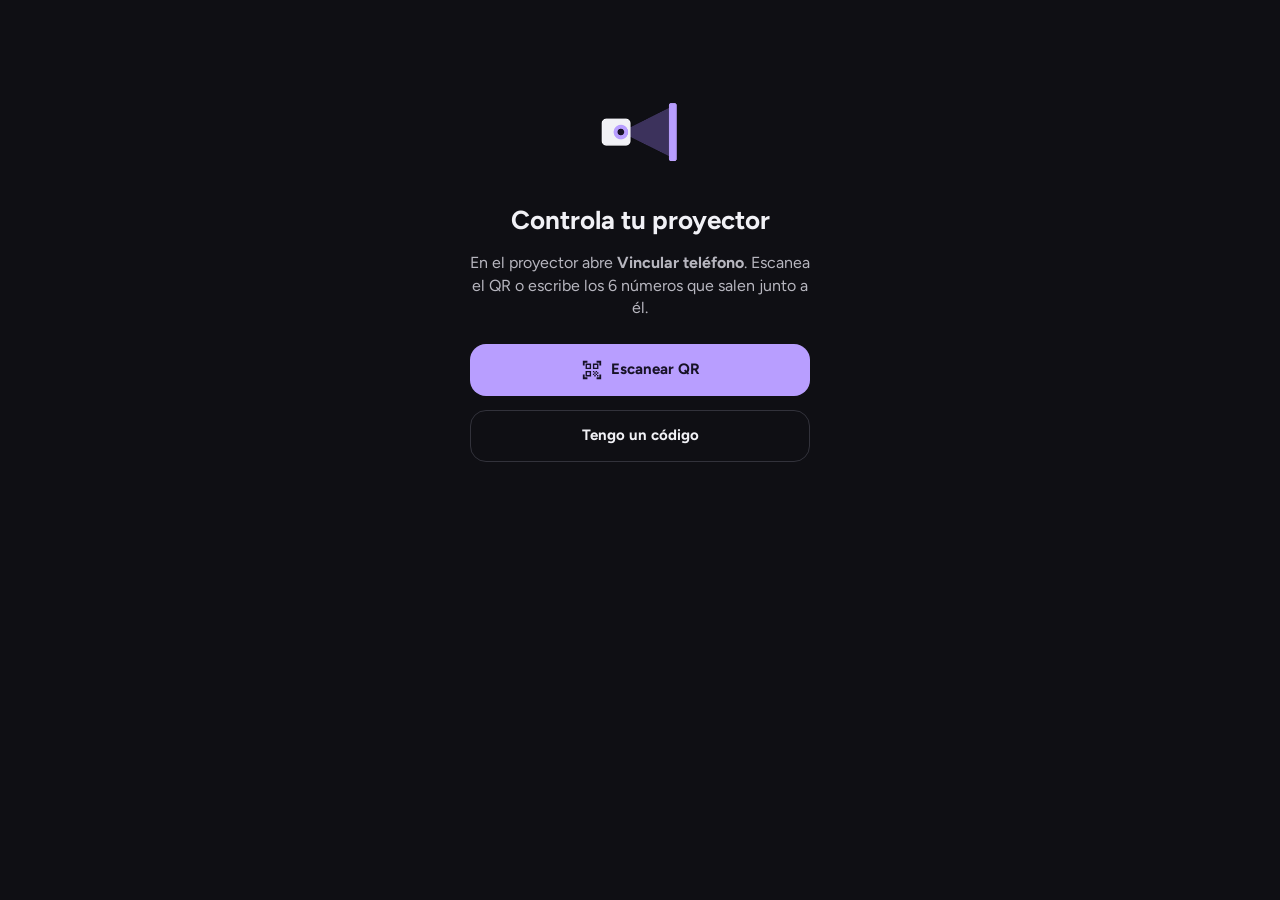
==== apps/relay/web/index.html @ dcf8b34b "feat(relay): mini reproductor, playlists ajenas bloqueadas y Buscar con más aire - Mini reproductor " ====
<!doctype html>
<html lang="es">
<head>
  <meta charset="utf-8">
  <meta name="viewport" content="width=device-width, initial-scale=1, viewport-fit=cover">
  <title>Proyector</title>
  <meta name="theme-color" content="#0f0f14">
  <meta name="apple-mobile-web-app-capable" content="yes">
  <meta name="mobile-web-app-capable" content="yes">
  <meta name="apple-mobile-web-app-status-bar-style" content="black-translucent">
  <meta name="apple-mobile-web-app-title" content="Proyector">
  <meta name="app-version" content="__VERSION__">
  <meta name="spotify-client-id" content="__SPOTIFY_CLIENT_ID__">
  <link rel="manifest" href="manifest.json">
  <link rel="icon" href="icon-192.png">
  <link rel="apple-touch-icon" href="icon-180.png">
  <link rel="preconnect" href="https://fonts.googleapis.com">
  <link rel="preconnect" href="https://fonts.gstatic.com" crossorigin>
  <link rel="stylesheet" href="https://fonts.googleapis.com/css2?family=Figtree:wght@400;500;600;700&display=swap">
  <link rel="stylesheet" href="style.css?v=__VERSION__">
</head>
<body>
  <!-- Material icons used by the page (rounded set, 24x24). -->
  <svg width="0" height="0" style="position:absolute" aria-hidden="true">
    <symbol id="i-play-circle" viewBox="0 0 24 24"><path d="M12 2a10 10 0 1 0 0 20 10 10 0 0 0 0-20zm-2 14.5v-9l6 4.5-6 4.5z"/></symbol>
    <symbol id="i-queue-music" viewBox="0 0 24 24"><path d="M15 6H3v2h12V6zm0 4H3v2h12v-2zM3 16h8v-2H3v2zM17 6v8.18A3 3 0 1 0 19 17V8h3V6h-5z"/></symbol>
    <symbol id="i-search" viewBox="0 0 24 24"><path d="M15.5 14h-.79l-.28-.27A6.47 6.47 0 0 0 16 9.5 6.5 6.5 0 1 0 9.5 16c1.61 0 3.09-.59 4.23-1.57l.27.28v.79l5 4.99L20.49 19l-4.99-5zm-6 0a4.5 4.5 0 1 1 0-9 4.5 4.5 0 0 1 0 9z"/></symbol>
    <symbol id="i-add" viewBox="0 0 24 24"><path d="M19 13h-6v6h-2v-6H5v-2h6V5h2v6h6v2z"/></symbol>
    <symbol id="i-expand" viewBox="0 0 24 24"><path d="M16.59 8.59 12 13.17 7.41 8.59 6 10l6 6 6-6z"/></symbol>
    <symbol id="i-back" viewBox="0 0 24 24"><path d="M20 11H7.83l5.59-5.59L12 4l-8 8 8 8 1.41-1.41L7.83 13H20v-2z"/></symbol>
    <symbol id="i-more" viewBox="0 0 24 24"><path d="M12 8a2 2 0 1 0 0-4 2 2 0 0 0 0 4zm0 2a2 2 0 1 0 0 4 2 2 0 0 0 0-4zm0 6a2 2 0 1 0 0 4 2 2 0 0 0 0-4z"/></symbol>
    <symbol id="i-videocam" viewBox="0 0 24 24"><path d="M17 10.5V7a1 1 0 0 0-1-1H4a1 1 0 0 0-1 1v10a1 1 0 0 0 1 1h12a1 1 0 0 0 1-1v-3.5l4 4v-11l-4 4z"/></symbol>
    <symbol id="i-stop" viewBox="0 0 24 24"><rect x="6" y="6" width="12" height="12" rx="2"/></symbol>
    <symbol id="i-play" viewBox="0 0 24 24"><path d="M8 6.82v10.36c0 .79.87 1.27 1.54.84l8.14-5.18a1 1 0 0 0 0-1.69L9.54 5.98A1 1 0 0 0 8 6.82z"/></symbol>
    <symbol id="i-pause" viewBox="0 0 24 24"><path d="M8 19c1.1 0 2-.9 2-2V7c0-1.1-.9-2-2-2s-2 .9-2 2v10c0 1.1.9 2 2 2zm6-12v10c0 1.1.9 2 2 2s2-.9 2-2V7c0-1.1-.9-2-2-2s-2 .9-2 2z"/></symbol>
    <symbol id="i-next" viewBox="0 0 24 24"><path d="m7.58 16.89 5.77-4.07a1 1 0 0 0 0-1.63L7.58 7.11A1 1 0 0 0 6 7.93v8.14a1 1 0 0 0 1.58.82zM16 7v10a1 1 0 0 0 2 0V7a1 1 0 0 0-2 0z"/></symbol>
    <symbol id="i-back10" viewBox="0 0 24 24"><path d="M12 5V1L7 6l5 5V7a6 6 0 1 1-6 6H4a8 8 0 1 0 8-8z"/><text x="12" y="16" text-anchor="middle" font-size="6.5" font-weight="700" font-family="Figtree, system-ui">10</text></symbol>
    <symbol id="i-fwd10" viewBox="0 0 24 24"><path d="M12 5V1l5 5-5 5V7a6 6 0 1 0 6 6h2a8 8 0 1 1-8-8z"/><text x="12" y="16" text-anchor="middle" font-size="6.5" font-weight="700" font-family="Figtree, system-ui">10</text></symbol>
    <symbol id="i-vol-mute" viewBox="0 0 24 24"><path d="M7 9v6h4l5 5V4l-5 5H7z"/></symbol>
    <symbol id="i-vol-off" viewBox="0 0 24 24"><path d="M16.5 12A4.5 4.5 0 0 0 14 7.97v2.21l2.45 2.45c.03-.2.05-.41.05-.63zm2.5 0c0 .94-.2 1.82-.54 2.64l1.51 1.51A8.8 8.8 0 0 0 21 12c0-4.28-2.99-7.86-7-8.77v2.06c2.89.86 5 3.54 5 6.71zM4.27 3 3 4.27 7.73 9H3v6h4l5 5v-6.73l4.25 4.25c-.67.52-1.42.93-2.25 1.18v2.06a9 9 0 0 0 3.69-1.81L19.73 21 21 19.73l-9-9L4.27 3zM12 4 9.91 6.09 12 8.18V4z"/></symbol>
    <symbol id="i-mic" viewBox="0 0 24 24"><path d="M12 14a3 3 0 0 0 3-3V5a3 3 0 1 0-6 0v6a3 3 0 0 0 3 3zm5-3a5 5 0 0 1-10 0H5a7 7 0 0 0 6 6.92V21h2v-3.08A7 7 0 0 0 19 11h-2z"/></symbol>
    <symbol id="i-eq" viewBox="0 0 24 24"><path d="M7 18h2V6H7v12zm4 4h2V2h-2v20zm-8-8h2v-4H3v4zm12 4h2V6h-2v12zm4-8v4h2v-4h-2z"/></symbol>
    <symbol id="i-close" viewBox="0 0 24 24"><path d="M19 6.41 17.59 5 12 10.59 6.41 5 5 6.41 10.59 12 5 17.59 6.41 19 12 13.41 17.59 19 19 17.59 13.41 12z"/></symbol>
    <symbol id="i-sparkle" viewBox="0 0 24 24"><path d="m19 9 1.25-2.75L23 5l-2.75-1.25L19 1l-1.25 2.75L15 5l2.75 1.25L19 9zm-7.5.5L9 4 6.5 9.5 1 12l5.5 2.5L9 20l2.5-5.5L17 12l-5.5-2.5zM19 15l-1.25 2.75L15 19l2.75 1.25L19 23l1.25-2.75L23 19l-2.75-1.25L19 15z"/></symbol>
    <symbol id="i-cast" viewBox="0 0 24 24"><path d="M21 3H3a2 2 0 0 0-2 2v3h2V5h18v14h-7v2h7a2 2 0 0 0 2-2V5a2 2 0 0 0-2-2zM1 18v3h3c0-1.66-1.34-3-3-3zm0-4v2a5 5 0 0 1 5 5h2a7 7 0 0 0-7-7zm0-4v2a9 9 0 0 1 9 9h2c0-6.08-4.93-11-11-11z"/></symbol>
    <symbol id="i-display" viewBox="0 0 24 24"><path d="M20 4H4a2 2 0 0 0-2 2v12a2 2 0 0 0 2 2h16a2 2 0 0 0 2-2V6a2 2 0 0 0-2-2zM9.5 16.5v-9l7 4.5-7 4.5z"/></symbol>
    <symbol id="i-music-off" viewBox="0 0 24 24"><path d="M4.27 3 3 4.27l9 9v.28A3.96 3.96 0 0 0 10 13a4 4 0 1 0 4 4v-1.73L19.73 21 21 19.73 4.27 3zM14 7h4V3h-6v5.18l2 2z"/></symbol>
    <symbol id="i-open" viewBox="0 0 24 24"><path d="M19 19H5V5h7V3H5a2 2 0 0 0-2 2v14a2 2 0 0 0 2 2h14a2 2 0 0 0 2-2v-7h-2v7zM14 3v2h3.59l-9.83 9.83 1.41 1.41L19 6.41V10h2V3h-7z"/></symbol>
    <symbol id="i-qr" viewBox="0 0 24 24"><path d="M9.5 6.5v3h-3v-3h3M11 5H5v6h6V5zm-1.5 9.5v3h-3v-3h3M11 13H5v6h6v-6zm6.5-6.5v3h-3v-3h3M19 5h-6v6h6V5zm-6 8h1.5v1.5H13V13zm1.5 1.5H16V16h-1.5v-1.5zM16 13h1.5v1.5H16V13zm-3 3h1.5v1.5H13V16zm1.5 1.5H16V19h-1.5v-1.5zM16 16h1.5v1.5H16V16zm1.5-1.5H19V16h-1.5v-1.5zm0 3H19V19h-1.5v-1.5zM22 7h-2V4h-3V2h5v5zm0 15v-5h-2v3h-3v2h5zM2 22h5v-2H4v-3H2v5zM2 2v5h2V4h3V2H2z"/></symbol>
    <symbol id="i-dialpad" viewBox="0 0 24 24"><path d="M12 19a2 2 0 1 0 0 4 2 2 0 0 0 0-4zM6 1a2 2 0 1 0 0 4 2 2 0 0 0 0-4zm0 6a2 2 0 1 0 0 4 2 2 0 0 0 0-4zm0 6a2 2 0 1 0 0 4 2 2 0 0 0 0-4zm12-8a2 2 0 1 0 0-4 2 2 0 0 0 0 4zm-6 8a2 2 0 1 0 0 4 2 2 0 0 0 0-4zm6 0a2 2 0 1 0 0 4 2 2 0 0 0 0-4zm0-6a2 2 0 1 0 0 4 2 2 0 0 0 0-4zm-6 0a2 2 0 1 0 0 4 2 2 0 0 0 0-4zm0-6a2 2 0 1 0 0 4 2 2 0 0 0 0-4z"/></symbol>
    <symbol id="i-phone" viewBox="0 0 24 24"><path d="M17 1.01 7 1a2 2 0 0 0-2 2v18a2 2 0 0 0 2 2h10a2 2 0 0 0 2-2V3a2 2 0 0 0-2-1.99zM17 19H7V5h10v14z"/></symbol>
    <symbol id="i-edit" viewBox="0 0 24 24"><path d="M3 17.25V21h3.75L17.81 9.94l-3.75-3.75L3 17.25zM20.71 7.04a1 1 0 0 0 0-1.41l-2.34-2.34a1 1 0 0 0-1.41 0l-1.83 1.83 3.75 3.75 1.83-1.83z"/></symbol>
    <symbol id="i-sync" viewBox="0 0 24 24"><path d="M12 4V1L8 5l4 4V6a6 6 0 0 1 5.3 8.8l1.46 1.46A7.93 7.93 0 0 0 20 12a8 8 0 0 0-8-8zm0 14a6 6 0 0 1-5.3-8.8L5.24 7.74A7.93 7.93 0 0 0 4 12a8 8 0 0 0 8 8v3l4-4-4-4v3z"/></symbol>
    <symbol id="i-library" viewBox="0 0 24 24"><path d="M4 6H2v14a2 2 0 0 0 2 2h14v-2H4V6zm16-4H8a2 2 0 0 0-2 2v12a2 2 0 0 0 2 2h12a2 2 0 0 0 2-2V4a2 2 0 0 0-2-2zm-8 12.5v-9l6 4.5-6 4.5z"/></symbol>
    <symbol id="i-link" viewBox="0 0 24 24"><path d="M3.9 12A3.1 3.1 0 0 1 7 8.9h4V7H7a5 5 0 0 0 0 10h4v-1.9H7A3.1 3.1 0 0 1 3.9 12zM8 13h8v-2H8v2zm9-6h-4v1.9h4a3.1 3.1 0 0 1 0 6.2h-4V17h4a5 5 0 0 0 0-10z"/></symbol>
    <symbol id="i-shuffle" viewBox="0 0 24 24"><path d="M10.59 9.17 5.41 4 4 5.41l5.17 5.17 1.42-1.41zM14.5 4l2.04 2.04L4 18.59 5.41 20 17.96 7.46 20 9.5V4h-5.5zm.33 9.41-1.41 1.41 3.13 3.13L14.5 20H20v-5.5l-2.04 2.04-3.13-3.13z"/></symbol>
    <symbol id="i-schedule" viewBox="0 0 24 24"><path d="M12 2a10 10 0 1 0 0 20 10 10 0 0 0 0-20zm0 18a8 8 0 1 1 0-16 8 8 0 0 1 0 16zm.5-13H11v6l5.25 3.15.75-1.23-4.5-2.67V7z"/></symbol>
    <symbol id="i-numbered" viewBox="0 0 24 24"><path d="M2 17h2v.5H3v1h1v.5H2v1h3v-4H2v1zm1-9h1V4H2v1h1v3zm-1 3h1.8L2 13.1v.9h3v-1H3.2L5 10.9V10H2v1zm5-6v2h14V5H7zm0 14h14v-2H7v2zm0-6h14v-2H7v2z"/></symbol>
    <symbol id="i-favorite" viewBox="0 0 24 24"><path d="m12 21.35-1.45-1.32C5.4 15.36 2 12.28 2 8.5 2 5.42 4.42 3 7.5 3c1.74 0 3.41.81 4.5 2.09C13.09 3.81 14.76 3 16.5 3 19.58 3 22 5.42 22 8.5c0 3.78-3.4 6.86-8.55 11.54L12 21.35z"/></symbol>
    <symbol id="i-undo" viewBox="0 0 24 24"><path d="M12.5 8c-2.65 0-5.05.99-6.9 2.6L2 7v9h9l-3.62-3.62A7.95 7.95 0 0 1 12.5 10.5c3.54 0 6.55 2.31 7.6 5.5l2.37-.78C21.08 11.03 17.15 8 12.5 8z"/></symbol>
    <symbol id="i-layers-clear" viewBox="0 0 24 24"><path d="m19.81 14.99 1.19-.92-1.43-1.43-1.19.92 1.43 1.43zm-.45-4.72L21 9l-9-7-2.91 2.27 7.87 7.88 2.4-1.88zM3.27 1 2 2.27l4.22 4.22L3 9l1.63 1.27L12 16l2.1-1.63 1.43 1.43L12 18.54l-7.37-5.73L3 14.07l9 7 4.95-3.85L20.73 21 22 19.73 3.27 1z"/></symbol>
    <symbol id="i-check" viewBox="0 0 24 24"><path d="M9 16.17 4.83 12l-1.42 1.41L9 19 21 7l-1.41-1.41z"/></symbol>
    <symbol id="i-note" viewBox="0 0 24 24"><path d="M12 3v10.55A4 4 0 1 0 14 17V7h4V3h-6z"/></symbol>
  </svg>

  <header class="top" id="top" hidden>
    <button class="circle back" id="btn-back" type="button" aria-label="Regresar" hidden><svg><use href="#i-back"/></svg></button>
    <button class="screen-pick" id="screen-pick" type="button" aria-haspopup="dialog">
      <span class="section-label" id="screen-kind">Proyector</span>
      <span class="screen-line">
        <span class="dot big" id="screen-dot"></span>
        <span class="screen-name" id="screen-name">Elige una pantalla</span>
        <svg class="caret"><use href="#i-expand"/></svg>
      </span>
      <span class="screen-problem" id="screen-problem" hidden></span>
    </button>
    <button class="circle" id="btn-add" type="button" aria-label="Agregar pantalla"><svg><use href="#i-add"/></svg></button>
    <button class="circle" id="btn-search" type="button" aria-label="Buscar"><svg><use href="#i-search"/></svg></button>
  </header>

  <main>
    <!-- First run: no projector yet. -->
    <section id="view-welcome" class="view" hidden>
      <div class="welcome">
        <img src="icon-180.png" alt="" class="welcome-icon">
        <h1>Controla tu proyector</h1>
        <p>En el proyector abre <b>Vincular teléfono</b>. Escanea el QR o escribe los 6 números que salen junto a él.</p>
        <button class="btn primary big" type="button" data-action="scan"><svg><use href="#i-qr"/></svg>Escanear QR</button>
        <button class="btn ghost" type="button" data-action="paste">Tengo un código</button>
      </div>
    </section>

    <section id="view-now" class="view" hidden>
      <div class="tile notice" id="now-offline" hidden>
        <div class="notice-row"><span class="dot"></span><p id="offline-text"></p></div>
        <button class="btn primary" type="button" data-action="scan" id="offline-rescan" hidden>Escanear el QR otra vez</button>
      </div>

      <button class="btn primary big" type="button" id="spotify-connect" hidden><svg><use href="#i-note"/></svg>Conectar Spotify</button>

      <div class="tile empty-card" id="now-empty" hidden>
        <svg class="empty-icon"><use href="#i-music-off"/></svg>
        <h2>Nada sonando</h2>
        <p id="empty-text"></p>
        <div class="two">
          <a class="btn primary" id="open-spotify" href="https://open.spotify.com" target="_blank" rel="noopener"><svg><use href="#i-open"/></svg>Spotify</a>
          <button class="btn soft" type="button" data-action="search"><svg><use href="#i-search"/></svg>Buscar</button>
        </div>
      </div>

      <div id="now-playing" hidden>
        <div class="hero" id="hero">
          <div class="hero-art" id="hero-art"><svg class="ph"><use href="#i-display"/></svg></div>
          <span class="live-chip on-hero" id="hero-chip"><svg><use href="#i-cast"/></svg><span id="hero-chip-text"></span></span>
          <div class="hero-send" id="hero-send" hidden>
            <p id="hero-send-text"></p>
            <button class="btn primary" type="button" id="btn-send"><svg><use href="#i-cast"/></svg><span>Enviar el video</span></button>
          </div>
        </div>
        <div class="title-block">
          <h2 id="now-title"></h2>
          <p id="now-sub"></p>
        </div>
      </div>

      <div class="transport" id="transport">
        <button class="round" type="button" data-media="stop" aria-label="Detener"><svg><use href="#i-stop"/></svg></button>
        <button class="round" type="button" data-media="back" aria-label="Atrasar 10 segundos"><svg><use href="#i-back10"/></svg></button>
        <button class="round main" type="button" data-media="toggle" id="btn-toggle" aria-label="Reanudar">
          <svg id="icon-play"><use href="#i-play"/></svg>
          <svg id="icon-pause" hidden><use href="#i-pause"/></svg>
        </button>
        <button class="round" type="button" data-media="fwd" aria-label="Adelantar 10 segundos"><svg><use href="#i-fwd10"/></svg></button>
        <button class="round" type="button" data-media="next" id="btn-next" aria-label="Siguiente"><svg><use href="#i-next"/></svg></button>
      </div>

      <div class="volume" id="volume" hidden>
        <button class="icon-btn" type="button" id="btn-mute" aria-label="Silenciar">
          <svg id="icon-vol"><use href="#i-vol-mute"/></svg>
        </button>
        <input type="range" id="vol-range" min="0" max="15" step="1" value="0" aria-label="Volumen">
        <span class="vol-level" id="vol-level">—</span>
      </div>

      <div class="chips" id="chips" hidden>
        <button class="chip-btn" type="button" id="chip-follow"><svg><use href="#i-sync"/></svg><span class="chip-text"><b id="chip-follow-label">Seguir a Spotify</b><small id="chip-follow-detail">con esta app abierta</small></span></button>
        <button class="chip-btn" type="button" id="chip-others"><svg><use href="#i-library"/></svg><span class="chip-text"><b id="chip-others-label">Otro video</b></span></button>
      </div>
      <button class="btn outline big" type="button" id="btn-link-spotify" hidden><svg><use href="#i-link"/></svg>Que el proyector siga a Spotify aunque guardes el teléfono</button>

    </section>

    <section id="view-playlists" class="view" hidden>
      <div class="center-state" id="playlists-login">
        <svg class="empty-icon"><use href="#i-queue-music"/></svg>
        <p class="center-title">Conecta Spotify para ver tus playlists</p>
        <button class="btn primary" type="button" data-action="spotify-login"><svg><use href="#i-note"/></svg>Conectar Spotify</button>
      </div>
      <div id="playlists-body" hidden></div>
    </section>

    <!-- A playlist's songs, pushed over the tabs. Filled by playlists.js. -->
    <section id="view-tracks" class="view" hidden></section>

    <!-- Máscara de proyección, pushed over the tabs. Driven by mask.js. -->
    <section id="view-mask" class="view" hidden>
      <div class="mask-head">
        <h2>Máscara</h2>
        <button class="icon-btn" type="button" id="mask-undo" aria-label="Deshacer"><svg><use href="#i-undo"/></svg></button>
        <button class="icon-btn" type="button" id="mask-clear" aria-label="Quitar máscara"><svg><use href="#i-layers-clear"/></svg></button>
      </div>
      <p class="mask-help" id="mask-help"></p>
      <canvas class="mask-canvas" id="mask-canvas" aria-label="Dibuja la máscara"></canvas>
      <label class="mask-row"><span>Borde suave</span><input type="range" id="mask-feather" min="0" max="0.06" step="0.001" value="0.015"></label>
      <label class="switch-row">
        <span class="row-text"><b>Contorno para calibrar</b><small>Línea blanca alrededor de cada figura mientras ajustas</small></span>
        <input type="checkbox" class="switch" id="mask-outline" checked>
      </label>
      <p class="mask-status" id="mask-status"></p>
      <button class="btn primary big" type="button" id="mask-save"><svg><use href="#i-check"/></svg>Guardar máscara</button>
    </section>

    <!-- Buscar opens over the tabs, like a pushed screen in the app. -->
    <section id="view-search" class="view" hidden>
      <form class="search-row" id="search-form" autocomplete="off">
        <label class="search-field">
          <svg><use href="#i-search"/></svg>
          <textarea id="search-input" rows="1" enterkeyhint="search" placeholder="Canción o artista" aria-label="Buscar en YouTube" spellcheck="false"></textarea>
          <button class="icon-btn small" type="button" id="search-clear" aria-label="Borrar" hidden><svg><use href="#i-close"/></svg></button>
        </label>
        <button class="round mic" type="button" id="assist-mic" aria-label="Pedir con la voz" hidden>
          <svg id="icon-mic"><use href="#i-mic"/></svg>
          <svg id="icon-eq" hidden><use href="#i-eq"/></svg>
        </button>
      </form>
      <p class="assist-line" id="assist-line" hidden></p>
      <div class="progress" id="search-progress" hidden></div>
      <p class="search-empty" id="search-empty"></p>
      <ul class="results" id="results"></ul>
    </section>
  </main>

  <!-- Mini player: floats over the other screens while something plays. -->
  <div class="mini" id="mini" hidden>
    <button class="mini-open" type="button" id="mini-open" aria-label="Ver lo que suena">
      <span class="mini-art" id="mini-art"></span>
      <span class="mini-text"><b id="mini-title"></b><small id="mini-sub"></small></span>
    </button>
    <button class="round mini-btn" type="button" data-media="toggle" id="mini-toggle" aria-label="Pausar"><svg><use id="mini-toggle-icon" href="#i-pause"/></svg></button>
    <button class="round mini-btn" type="button" data-media="next" id="mini-next" aria-label="Siguiente"><svg><use href="#i-next"/></svg></button>
  </div>

  <nav class="tabs" id="tabs" hidden>
    <button type="button" data-tab="now" class="on"><span class="pill"><svg><use href="#i-play-circle"/></svg></span><span>Ahora</span></button>
    <button type="button" data-tab="playlists"><span class="pill"><svg><use href="#i-queue-music"/></svg></span><span>Playlists</span></button>
  </nav>

  <!-- Bottom sheets. -->
  <div class="scrim" id="scrim" hidden></div>

  <div class="sheet" id="sheet-screens" role="dialog" aria-label="Pantallas" hidden>
    <div class="handle"></div>
    <h3 class="sheet-title">Pantallas</h3>
    <ul class="devices" id="screens-list"></ul>
    <p class="version"><button class="link-quiet" type="button" id="app-ver"></button></p>
  </div>

  <div class="sheet" id="sheet-menu" role="dialog" aria-label="Opciones" hidden>
    <div class="handle"></div>
    <h3 class="sheet-title small" id="menu-title"></h3>
    <div class="menu" id="menu-items"></div>
  </div>

  <div class="sheet" id="sheet-add" role="dialog" aria-label="Agregar pantalla" hidden>
    <div class="handle"></div>
    <h3 class="sheet-title">Agregar pantalla</h3>
    <div class="add-tiles">
      <button class="add-tile" type="button" data-action="scan"><svg><use href="#i-qr"/></svg><span>Escanear QR</span></button>
      <button class="add-tile" type="button" data-action="paste"><svg><use href="#i-dialpad"/></svg><span>Tengo un código</span></button>
    </div>
    <button class="row-tile" type="button" data-action="rename-phone">
      <svg class="lead"><use href="#i-phone"/></svg>
      <span class="row-text"><b id="phone-name-label">Sin nombre</b><small>Nombre de este teléfono</small></span>
      <svg class="trail"><use href="#i-edit"/></svg>
    </button>
    <div class="row-tile static" id="spotify-row">
      <svg class="lead"><use href="#i-note"/></svg>
      <span class="row-text"><b id="spotify-row-label">Spotify sin conectar</b></span>
      <button class="link" type="button" id="spotify-row-btn">Conectar</button>
    </div>
  </div>

  <div class="sheet" id="sheet-others" role="dialog" aria-label="Otros videos" hidden>
    <div class="handle"></div>
    <h3 class="sheet-title small">¿No es el video correcto?</h3>
    <ul class="results" id="others-list"></ul>
  </div>

  <div class="sheet" id="sheet-paste" role="dialog" aria-label="Agregar con código" hidden>
    <div class="handle"></div>
    <h3 class="sheet-title small">Escribe el código</h3>
    <p>En el proyector abre <b>Vincular teléfono</b>: junto al QR salen 6 números.</p>
    <form id="code-form" class="code-form" autocomplete="off">
      <input id="code-input" class="code-input" type="text" inputmode="numeric" pattern="[0-9]*" autocomplete="one-time-code" placeholder="••••••" aria-label="Código de 6 números">
      <p class="sheet-error" id="code-error" role="alert" hidden></p>
      <button class="btn primary" type="submit" id="code-add">Agregar</button>
    </form>
    <button class="link link-toggle" type="button" id="link-toggle">¿Te mandaron un link? Pégalo aquí</button>
    <div id="link-box" hidden>
      <textarea id="paste-input" rows="3" placeholder="https://www.valdoh.com/proyector/#pair?…" autocapitalize="off" autocorrect="off" spellcheck="false"></textarea>
      <div class="row-buttons">
        <button class="btn ghost" type="button" id="paste-clipboard">Pegar</button>
        <button class="btn primary" type="button" id="paste-add">Agregar</button>
      </div>
    </div>
  </div>

  <div class="sheet" id="sheet-phone" role="dialog" aria-label="Nombre del teléfono" hidden>
    <div class="handle"></div>
    <h3 class="sheet-title small">¿Cómo te llamas?</h3>
    <p>El proyector mostrará "Conectado: tu nombre".</p>
    <input id="phone-input" class="text-input" type="text" maxlength="40" placeholder="iPhone de Juan" autocomplete="off">
    <div class="row-buttons">
      <button class="btn ghost" type="button" data-action="close">Cancelar</button>
      <button class="btn primary" type="button" id="phone-save">Guardar</button>
    </div>
  </div>

  <div class="sheet" id="sheet-rename" role="dialog" aria-label="Nombre de la pantalla" hidden>
    <div class="handle"></div>
    <h3 class="sheet-title small">Nombre de la pantalla</h3>
    <input id="rename-input" class="text-input" type="text" maxlength="40" placeholder="Sala" autocomplete="off">
    <div class="row-buttons">
      <button class="btn ghost" type="button" data-action="close">Cancelar</button>
      <button class="btn primary" type="button" id="rename-save">Guardar</button>
    </div>
  </div>

  <div class="sheet" id="sheet-confirm" role="dialog" aria-label="Confirmar" hidden>
    <div class="handle"></div>
    <h3 class="sheet-title small" id="confirm-title"></h3>
    <p id="confirm-text"></p>
    <div class="row-buttons">
      <button class="btn ghost" type="button" data-action="close">Cancelar</button>
      <button class="btn danger" type="button" id="confirm-ok">Eliminar</button>
    </div>
  </div>

  <div class="scanner" id="scanner" hidden>
    <video id="scanner-video" playsinline muted autoplay></video>
    <div class="scanner-frame" aria-hidden="true"></div>
    <p class="scanner-text" id="scanner-text">Apunta la cámara al QR que muestra el proyector</p>
    <button class="btn ghost on-dark" type="button" id="scanner-close">Cancelar</button>
  </div>

  <div class="toast" id="toast" role="status" aria-live="polite" hidden></div>

  <script src="spotify.js?v=__VERSION__"></script>
  <script src="playlists.js?v=__VERSION__"></script>
  <script src="app.js?v=__VERSION__"></script>
  <!-- After app.js: it wires its controls with app.js helpers on load. -->
  <script src="mask.js?v=__VERSION__"></script>
</body>
</html>
---- apps/relay/web/style.css ----
/* Same palette and measures as apps/control (Palette in app_theme.dart). */
:root {
  color-scheme: dark;
  --bg: #0f0f14;
  --surface: #191820;
  --surface2: #23222a;
  --line: #32323b;
  --text: #f1f1f6;
  --text2: #b7b6bf;
  --text3: #8c8b93;
  --accent: #b89eff;
  --on-accent: #171226;
  --live: #63d18f;
  --danger: #f47b74;
  --top: env(safe-area-inset-top, 0px);
  --bottom: env(safe-area-inset-bottom, 0px);
  --tabs-h: 76px;
}

* { box-sizing: border-box; }
[hidden] { display: none !important; }

html, body { margin: 0; background: var(--bg); color: var(--text); }
body {
  font: 16px/1.4 Figtree, system-ui, -apple-system, "Segoe UI", Roboto, sans-serif;
  min-height: 100dvh;
  -webkit-tap-highlight-color: transparent;
  -webkit-text-size-adjust: 100%;
}
button, input, textarea { font: inherit; color: inherit; }
button { cursor: pointer; }
svg { fill: currentColor; }
a { color: inherit; text-decoration: none; }

main {
  max-width: 560px; margin: 0 auto;
  padding: 12px 20px calc(var(--tabs-h) + var(--bottom) + 24px);
}
body.no-tabs main { padding-bottom: calc(var(--bottom) + 24px); }

.section-label {
  display: block; margin: 0;
  font-size: 12px; font-weight: 600; letter-spacing: .5px; text-transform: uppercase; color: var(--text3);
}
.section-label.spaced { margin: 20px 0 10px; }
.hint { color: var(--text3); font-size: 13px; margin: 8px 0; }

/* --- Top row: the selected screen, + and the magnifier (ScreenRow) ---- */
.top {
  position: sticky; top: 0; z-index: 5;
  display: flex; align-items: center; gap: 12px;
  max-width: 560px; margin: 0 auto;
  padding: calc(var(--top) + 12px) 20px 8px;
  background: linear-gradient(var(--bg) 80%, rgba(15, 15, 20, 0));
}
.top.in-search { padding-left: 8px; }
.screen-pick {
  flex: 1; min-width: 0; text-align: left;
  background: none; border: 0; padding: 4px 6px 4px 0; border-radius: 14px;
}
.screen-line { display: flex; align-items: center; gap: 10px; margin-top: 2px; }
.screen-name {
  min-width: 0; overflow: hidden; text-overflow: ellipsis; white-space: nowrap;
  font-size: 26px; font-weight: 700; line-height: 1.2;
}
.caret { width: 28px; height: 28px; flex: none; margin-left: -6px; color: var(--text3); }
.screen-problem { display: block; font-size: 13px; color: var(--text3); }
.circle {
  flex: none; width: 48px; height: 48px; border-radius: 50%;
  display: grid; place-items: center;
  background: var(--surface); border: 0; color: var(--text);
}
.circle svg { width: 27px; height: 27px; }
.circle.back { background: none; width: 44px; }
.circle:active, .round:active, .btn:active, .add-tile:active, .row-tile:active { transform: scale(.97); }

.dot { width: 8px; height: 8px; border-radius: 50%; background: var(--text3); flex: none; }
.dot.big { width: 10px; height: 10px; }
.dot.on { background: var(--live); }

/* --- Buttons and surfaces --------------------------------------------- */
.tile { background: var(--surface); border-radius: 20px; padding: 16px; }
.btn {
  display: inline-flex; align-items: center; justify-content: center; gap: 8px;
  min-height: 52px; padding: 0 18px;
  border-radius: 16px; border: 1px solid transparent;
  font-size: 15px; font-weight: 700;
}
.btn svg { width: 22px; height: 22px; }
.btn.primary { background: var(--accent); color: var(--on-accent); }
.btn.soft { background: var(--surface2); color: var(--text); }
.btn.ghost { background: transparent; border-color: var(--line); color: var(--text); }
.btn.danger { background: var(--danger); color: #1b0b0a; }
.btn.big { width: 100%; }
.btn:disabled { opacity: .45; }
.link { background: none; border: 0; padding: 0; color: var(--accent); font-weight: 650; }
.link-quiet { background: none; border: 0; padding: 4px 8px; color: var(--text3); font: 12px/1 ui-monospace, SFMono-Regular, Menlo, monospace; }
.link-quiet.stale { color: var(--on-accent); background: var(--accent); border-radius: 99px; padding: 6px 12px; font: 650 13px/1 Figtree, system-ui, sans-serif; }
.row-buttons { display: flex; gap: 10px; justify-content: center; margin-top: 14px; }
.row-buttons .btn { flex: 1; }
.icon-btn { background: none; border: 0; padding: 8px; color: var(--text3); display: grid; place-items: center; }
.icon-btn svg { width: 24px; height: 24px; }
.icon-btn.small svg { width: 20px; height: 20px; }
.search-field .icon-btn.small { align-self: flex-start; margin-top: 6px; }

.live-chip {
  display: inline-flex; align-items: center; gap: 6px;
  padding: 4px 10px; border-radius: 99px;
  font-size: 12px; font-weight: 600; color: var(--text3); background: var(--surface);
}
.live-chip svg { width: 14px; height: 14px; }
.live-chip::before { content: ""; width: 8px; height: 8px; border-radius: 50%; background: currentColor; }
.live-chip.with-icon::before { display: none; }
.live-chip.on { color: var(--live); background: rgba(99, 209, 143, .14); }

/* --- Welcome ---------------------------------------------------------- */
.welcome { text-align: center; padding: 8vh 8px 0; display: grid; gap: 14px; justify-items: center; }
.welcome-icon { width: 96px; height: 96px; border-radius: 24px; }
.welcome h1 { margin: 8px 0 0; font-size: 26px; }
.welcome p { margin: 0 0 10px; color: var(--text2); max-width: 340px; }
.welcome .btn { width: 100%; max-width: 340px; }

/* --- Ahora ------------------------------------------------------------ */
#view-now > * + * { margin-top: 14px; }
.notice { padding: 16px 16px 14px; }
.notice-row { display: flex; gap: 12px; align-items: flex-start; }
.notice-row .dot { width: 10px; height: 10px; margin-top: 6px; }
.notice p { margin: 0; color: var(--text2); font-size: 14px; line-height: 1.35; }
.notice .btn { width: 100%; margin-top: 12px; }

.empty-card { padding: 26px 20px 20px; text-align: center; }
.empty-icon { width: 44px; height: 44px; color: var(--text3); }
.empty-card h2 { margin: 10px 0 6px; font-size: 19px; }
.empty-card p { margin: 0; color: var(--text2); font-size: 14px; line-height: 1.35; }
.two { display: flex; gap: 10px; margin-top: 16px; }
.two .btn { flex: 1; }

.hero { position: relative; aspect-ratio: 16 / 9; border-radius: 20px; overflow: hidden; background: var(--surface2); }
.hero-art { position: absolute; inset: 0; display: grid; place-items: center; }
.hero-art img { width: 100%; height: 100%; object-fit: cover; display: block; }
.hero-art .ph { width: 48px; height: 48px; color: var(--text3); }
.live-chip.on-hero { position: absolute; top: 12px; left: 12px; background: rgba(15, 15, 20, .8); }
.live-chip.on-hero.on { background: rgba(15, 15, 20, .8); }
.title-block { text-align: center; margin-top: 14px; }
.title-block h2 {
  margin: 0; font-size: 20px; font-weight: 700; line-height: 1.2;
  display: -webkit-box; -webkit-line-clamp: 2; -webkit-box-orient: vertical; overflow: hidden;
}
.title-block p { margin: 2px 0 0; color: var(--text2); font-size: 14px; white-space: nowrap; overflow: hidden; text-overflow: ellipsis; }

.transport { display: flex; align-items: center; justify-content: center; gap: 10px; margin-top: 18px !important; }
.transport.dimmed { opacity: .4; }
.round {
  width: 52px; height: 52px; border-radius: 50%; flex: none;
  display: grid; place-items: center;
  background: transparent; border: 0; color: var(--text);
}
.round svg { width: 30px; height: 30px; }
.round:disabled { color: var(--text3); }
.round.main { width: 76px; height: 76px; background: var(--accent); color: var(--on-accent); margin: 0 6px; }
.round.main svg { width: 42px; height: 42px; }
.round.main:disabled { background: var(--surface2); color: var(--text3); }

.volume { display: flex; align-items: center; gap: 4px; }
.volume input[type=range] { flex: 1; min-width: 0; accent-color: var(--accent); height: 30px; }
.vol-level { width: 40px; text-align: center; font-size: 14px; font-weight: 700; color: var(--text2); }
input[type=range] { -webkit-appearance: none; appearance: none; background: transparent; }
input[type=range]::-webkit-slider-runnable-track { height: 6px; border-radius: 3px; background: linear-gradient(to right, var(--accent) var(--fill, 0%), var(--surface2) var(--fill, 0%)); }
input[type=range]::-webkit-slider-thumb { -webkit-appearance: none; width: 22px; height: 22px; margin-top: -8px; border-radius: 50%; background: var(--text); border: 0; }
input[type=range]::-moz-range-track { height: 6px; border-radius: 3px; background: var(--surface2); }
input[type=range]::-moz-range-progress { height: 6px; border-radius: 3px; background: var(--accent); }
input[type=range]::-moz-range-thumb { width: 22px; height: 22px; border-radius: 50%; background: var(--text); border: 0; }
.version { text-align: center; margin: 22px 0 0 !important; }
.version, .version * { color: var(--text3); font-size: 12px; }

/* --- Spotify on Ahora ------------------------------------------------- */
.hero-art img.blur { position: absolute; inset: 0; filter: blur(24px); transform: scale(1.2); }
.hero-art .shade { position: absolute; inset: 0; background: rgba(15, 15, 20, .35); }
.hero-art img.square { position: relative; width: auto; height: 78%; aspect-ratio: 1; border-radius: 12px; }
.hero-send {
  position: absolute; inset: 0; z-index: 1;
  display: grid; place-content: center; justify-items: center; gap: 12px;
  background: rgba(15, 15, 20, .62);
}
.hero-send p { margin: 0; font-size: 14px; font-weight: 600; }
.btn.outline { background: transparent; border-color: var(--line); color: var(--text); text-align: center; line-height: 1.25; padding: 14px 16px; }
.chips { display: flex; flex-wrap: wrap; justify-content: center; gap: 10px; }
.chip-btn {
  display: inline-flex; align-items: center; gap: 8px; min-height: 52px; padding: 8px 16px;
  border: 0; border-radius: 22px; background: var(--surface); color: var(--text2); text-align: left;
}
.chip-btn svg { width: 18px; height: 18px; flex: none; }
.chip-btn .chip-text { display: grid; }
.chip-btn b { font-size: 14px; font-weight: 700; }
.chip-btn small { font-size: 11px; font-weight: 500; opacity: .75; }
.chip-btn.on { background: rgba(99, 209, 143, .16); color: var(--live); }
.row-tile.static { margin-top: 8px; cursor: default; }
.row-tile.static:active { transform: none; }
.row-tile .link { padding: 8px; }

/* --- Playlists (phase 3) ---------------------------------------------- */
.center-state .btn { margin-top: 16px; }
.center-state { text-align: center; padding: 48px 12px; }
.center-title { font-size: 16px; font-weight: 600; margin: 12px 0 0; }

/* --- Buscar ----------------------------------------------------------- */
.search-row { display: flex; gap: 10px; align-items: flex-start; }
.search-field {
  flex: 1; min-width: 0; display: flex; align-items: center; gap: 8px;
  background: var(--surface); border-radius: 16px; padding: 0 6px 0 14px;
}
.search-field > svg { width: 22px; height: 22px; color: var(--text3); flex: none; align-self: flex-start; margin-top: 15px; }
/* Grows with the text up to 5 lines, like the app's field (minLines 1, maxLines 5). */
.search-field textarea {
  flex: 1; min-width: 0; border: 0; background: none; outline: none; resize: none;
  padding: 15px 0; font-family: inherit; font-size: 16px; line-height: 22px; color: var(--text);
  height: 52px; max-height: 140px; overflow-y: hidden;
}
.search-field textarea::placeholder { color: var(--text3); }
.search-field:focus-within { outline: 2px solid var(--accent); outline-offset: 1px; }
input[type=search]::-webkit-search-cancel-button { display: none; }
.round.mic { background: var(--accent); color: var(--on-accent); }
.round.mic svg { width: 26px; height: 26px; }
.round.mic.listening { background: var(--live); animation: pulse 1.2s ease-in-out infinite; }
@keyframes pulse { 50% { box-shadow: 0 0 0 10px rgba(99, 209, 143, .18); } }
@media (prefers-reduced-motion: reduce) { .round.mic.listening { animation: none; } }
.assist-line { display: flex; gap: 8px; align-items: center; margin: 10px 2px 0; font-size: 15px; font-weight: 600; }
.assist-line svg { width: 18px; height: 18px; color: var(--accent); flex: none; }
.assist-line.busy { font-weight: 400; font-size: 14px; color: var(--text2); }
.assist-line.error { color: var(--danger); }
.spinner { width: 14px; height: 14px; border: 2px solid var(--text3); border-top-color: transparent; border-radius: 50%; animation: spin .8s linear infinite; flex: none; }
@keyframes spin { to { transform: rotate(360deg); } }
.progress { height: 2px; margin: 10px 0 0; background: linear-gradient(90deg, transparent, var(--accent), transparent); background-size: 50% 100%; background-repeat: no-repeat; animation: slide 1s linear infinite; }
@keyframes slide { from { background-position: -50% 0; } to { background-position: 150% 0; } }
.search-empty { text-align: center; color: var(--text3); font-size: 15px; line-height: 1.4; padding: 32px 12px; margin: 0; }
.results { list-style: none; margin: 8px -10px 0; padding: 0; }
.results .label-row { padding: 18px 10px 6px; }
.result {
  width: 100%; display: flex; gap: 14px; align-items: center; text-align: left;
  padding: 10px; border: 0; border-radius: 16px; background: transparent;
}
.result.sent { background: rgba(99, 209, 143, .09); }
.result:disabled .title { color: var(--text3); }
.result .thumb { position: relative; flex: none; width: 112px; aspect-ratio: 16 / 9; border-radius: 10px; overflow: hidden; background: var(--surface2); }
.result .thumb img { width: 100%; height: 100%; object-fit: cover; display: block; }
.result .meta { min-width: 0; flex: 1; }
.result .title {
  font-size: 15px; font-weight: 600; line-height: 1.25;
  display: -webkit-box; -webkit-line-clamp: 2; -webkit-box-orient: vertical; overflow: hidden;
}
.result .details { margin-top: 4px; color: var(--text2); font-size: 13px; white-space: nowrap; overflow: hidden; text-overflow: ellipsis; }
.result .live-chip { margin-top: 4px; }

/* --- Bottom tabs (NavigationBar) -------------------------------------- */
.tabs {
  position: fixed; left: 0; right: 0; bottom: 0; z-index: 6;
  display: flex; justify-content: center;
  height: calc(var(--tabs-h) + var(--bottom)); padding-bottom: var(--bottom);
  background: var(--surface);
}
.tabs button {
  flex: 1; max-width: 280px; border: 0; background: none;
  display: grid; justify-items: center; align-content: center; gap: 4px;
  font-size: 12px; font-weight: 600; color: var(--text3);
}
.tabs .pill { width: 64px; height: 32px; border-radius: 16px; display: grid; place-items: center; }
.tabs svg { width: 24px; height: 24px; }
.tabs button.on { color: var(--text); }
.tabs button.on .pill { background: rgba(184, 158, 255, .24); color: var(--accent); }

/* --- Bottom sheets ---------------------------------------------------- */
.scrim { position: fixed; inset: 0; z-index: 10; background: rgba(0, 0, 0, .5); }
.sheet {
  position: fixed; z-index: 11; left: 0; right: 0; bottom: 0;
  max-width: 560px; max-height: 88dvh; overflow-y: auto; margin: 0 auto;
  padding: 0 20px calc(var(--bottom) + 20px);
  background: var(--surface); border-radius: 28px 28px 0 0;
}
.sheet .handle { width: 32px; height: 4px; border-radius: 2px; background: var(--text3); opacity: .5; margin: 12px auto 14px; }
.sheet-title { margin: 0 0 14px; font-size: 26px; font-weight: 700; }
.sheet-title.small { font-size: 20px; margin-bottom: 8px; }
.sheet p { margin: 0 0 12px; color: var(--text2); font-size: 15px; }
.text-input, .sheet textarea {
  width: 100%; padding: 14px; border: 0; border-radius: 16px;
  background: var(--surface2); font-size: 16px; resize: none;
}
.text-input:focus, .sheet textarea:focus { outline: 2px solid var(--accent); outline-offset: 1px; }

.devices { list-style: none; margin: 0; padding: 0; display: grid; gap: 8px; }
.device {
  display: flex; align-items: center; gap: 8px;
  background: var(--surface2); border-radius: 18px; border: 2px solid transparent;
  padding: 10px 4px 10px 14px;
}
.device.selected { border-color: var(--accent); }
.device .pick { flex: 1; min-width: 0; display: flex; align-items: center; gap: 14px; background: none; border: 0; padding: 0; text-align: left; }
.device .pick > svg { width: 24px; height: 24px; flex: none; color: var(--text3); }
.device.online .pick > svg { color: var(--text2); }
.device.selected .pick > svg { color: var(--accent); }
.device .names { min-width: 0; display: grid; }
.device .names b { font-size: 16px; font-weight: 700; color: var(--text2); white-space: nowrap; overflow: hidden; text-overflow: ellipsis; }
.device.online .names b { color: var(--text); }
.device .names small { font-size: 13px; color: var(--text2); }
.device .live-chip { flex: none; }
.empty-devices { color: var(--text2); font-size: 14px; }

.menu { display: grid; gap: 4px; }
.menu button { text-align: left; background: none; border: 0; padding: 14px 4px; font-size: 16px; font-weight: 500; border-radius: 12px; }
.menu button.danger { color: var(--danger); }

.add-tiles { display: flex; gap: 10px; }
.add-tile {
  flex: 1; height: 96px; border: 0; border-radius: 18px; background: var(--surface2);
  display: grid; justify-items: center; align-content: center; gap: 8px;
  font-size: 13px; font-weight: 600; color: var(--text2);
}
.add-tile svg { width: 30px; height: 30px; color: var(--text); }
.row-tile {
  width: 100%; display: flex; align-items: center; gap: 14px; text-align: left;
  background: var(--surface2); border: 0; border-radius: 20px; padding: 12px 12px 12px 16px;
}
.row-tile .lead { width: 24px; height: 24px; color: var(--text2); flex: none; }
.row-tile .trail { width: 20px; height: 20px; color: var(--text3); flex: none; }
.row-tile .row-text { flex: 1; min-width: 0; display: grid; }
.row-tile .row-text b { font-size: 15px; font-weight: 600; }
.row-tile .row-text small { font-size: 13px; color: var(--text2); }

/* --- Short code ------------------------------------------------------- */
.code-form { display: grid; gap: 12px; }
.code-input {
  width: 100%; padding: 14px 12px;
  border: 0; border-radius: 16px; background: var(--surface2); color: var(--text);
  font: 700 34px/1.1 ui-monospace, SFMono-Regular, Menlo, monospace;
  letter-spacing: .35em; text-align: center; text-indent: .35em;
}
.code-input:focus { outline: 2px solid var(--accent); outline-offset: 1px; }
.code-input::placeholder { color: var(--text3); }
.sheet-error { margin: 0 !important; color: var(--danger) !important; font-size: 15px; font-weight: 600; }
.link-toggle { display: block; margin: 14px auto 0; font-size: 15px; }

/* --- QR scanner ------------------------------------------------------- */
.scanner { position: fixed; inset: 0; z-index: 20; background: #000; display: grid; place-items: center; }
.scanner video { position: absolute; inset: 0; width: 100%; height: 100%; object-fit: cover; }
.scanner-frame {
  position: relative; width: min(70vw, 300px); aspect-ratio: 1;
  border: 3px solid var(--accent); border-radius: 24px;
  box-shadow: 0 0 0 100vmax rgba(0, 0, 0, .45);
}
.scanner-text {
  position: absolute; left: 16px; right: 16px; top: calc(var(--top) + 24px);
  margin: 0; text-align: center; font-weight: 650; text-shadow: 0 1px 4px #000;
}
.scanner .btn { position: absolute; left: 16px; right: 16px; bottom: calc(var(--bottom) + 24px); }
.btn.on-dark { background: rgba(0, 0, 0, .55); border-color: rgba(255, 255, 255, .35); }

/* --- Toast (floating SnackBar) ---------------------------------------- */
.toast {
  position: fixed; z-index: 30; left: 16px; right: 16px;
  bottom: calc(var(--bottom) + var(--tabs-h) + 14px);
  max-width: 528px; margin: 0 auto;
  padding: 14px 16px; border-radius: 12px;
  background: #e6e1e9; color: #1d1b20; font-size: 14px; font-weight: 500;
  box-shadow: 0 8px 24px rgba(0, 0, 0, .4);
}
.toast.error { background: #8c1d18; color: #fff; }
body.no-tabs .toast { bottom: calc(var(--bottom) + 16px); }

/* --- Playlists -------------------------------------------------------- */
#playlists-body > * + * { margin-top: 10px; }
.cover {
  position: relative; flex: none; aspect-ratio: 1; overflow: hidden;
  display: grid; place-items: center; background: var(--surface2); color: var(--text3);
}
.cover svg { width: 42%; height: 42%; max-width: 48px; max-height: 48px; min-width: 18px; min-height: 18px; }
.cover img { position: absolute; inset: 0; width: 100%; height: 100%; object-fit: cover; }
.cover.liked { width: 52px; border-radius: 10px; color: var(--accent); }
.pinned-grid { display: grid; grid-template-columns: 1fr 1fr; gap: 14px 12px; }
.pinned-card, .pl-row, .track-row {
  -webkit-touch-callout: none; -webkit-user-select: none; user-select: none;
  border: 0; background: none; text-align: left; padding: 0;
}
.pinned-card { display: grid; gap: 2px; }
.pinned-card .cover { width: 100%; margin-bottom: 6px; }
.pinned-card b { font-size: 15px; font-weight: 700; white-space: nowrap; overflow: hidden; text-overflow: ellipsis; }
.pinned-card small { font-size: 13px; color: var(--text2); white-space: nowrap; overflow: hidden; text-overflow: ellipsis; }
.pl-rows { display: grid; }
.pl-row, .track-row { width: 100%; display: flex; align-items: center; gap: 14px; padding: 8px 0; border-radius: 14px; }
.pl-row.locked { opacity: .45; cursor: default; }
.pl-text { flex: 1; min-width: 0; display: grid; }
.pl-text b { font-size: 15px; font-weight: 600; white-space: nowrap; overflow: hidden; text-overflow: ellipsis; }
.pl-text small { font-size: 13px; color: var(--text2); white-space: nowrap; overflow: hidden; text-overflow: ellipsis; }
.refresh-link { display: block; margin: 18px auto 0 !important; }
.notice-text { margin: 0; font-size: 14px; line-height: 1.35; color: var(--text2); }
.notice-text.error { color: var(--danger); }
.spinner.big { width: 28px; height: 28px; border-width: 3px; display: inline-block; }
.spinner.dark { border-color: var(--on-accent); border-top-color: transparent; width: 18px; height: 18px; }

#view-tracks > * + * { margin-top: 16px; }
.tracks-head { display: flex; align-items: center; gap: 16px; }
.tracks-head > .cover { border-radius: 18px; }
.tracks-title { flex: 1; min-width: 0; }
.tracks-title h2 {
  margin: 0; font-size: 24px; font-weight: 700; line-height: 1.15;
  display: -webkit-box; -webkit-line-clamp: 2; -webkit-box-orient: vertical; overflow: hidden;
}
.tracks-title p { margin: 4px 0 0; color: var(--text2); font-size: 14px; }
.tracks-head .icon-btn { color: var(--text2); align-self: flex-start; }
.hint.center { text-align: center; }
.track-rows { display: grid; gap: 2px; margin-top: 10px !important; }
.track-row { padding: 8px 10px; margin: 0 -10px; width: calc(100% + 20px); }
.track-row.sent { background: rgba(99, 209, 143, .09); }
.track-row:disabled b { color: var(--text3); }
.track-row .live-chip { flex: none; }

/* --- Máscara ---------------------------------------------------------- */
#view-mask > * + * { margin-top: 12px; }
.mask-head { display: flex; align-items: center; gap: 4px; }
.mask-head h2 { flex: 1; margin: 0; font-size: 22px; font-weight: 700; }
.mask-head .icon-btn { color: var(--text); }
.mask-head .icon-btn:disabled { color: var(--text3); opacity: .5; }
.mask-help { margin: 0; color: var(--text2); font-size: 14px; line-height: 1.4; }
.mask-canvas {
  display: block; width: 100%; aspect-ratio: 16 / 9; border-radius: 8px; background: #000;
  touch-action: none; -webkit-user-select: none; user-select: none;
}
.mask-canvas.off { opacity: .5; }
.mask-row { display: flex; align-items: center; gap: 14px; margin-top: 16px !important; font-size: 15px; }
.mask-row input { flex: 1; height: 30px; }
.switch-row { display: flex; align-items: center; gap: 14px; padding: 6px 0; }
.switch-row .row-text { flex: 1; display: grid; }
.switch-row b { font-size: 16px; font-weight: 500; }
.switch-row small { font-size: 13px; color: var(--text2); }
.switch {
  -webkit-appearance: none; appearance: none; flex: none;
  width: 52px; height: 32px; border-radius: 16px; background: var(--surface2); position: relative; margin: 0;
}
.switch::after {
  content: ""; position: absolute; top: 8px; left: 8px; width: 16px; height: 16px; border-radius: 50%;
  background: var(--text3); transition: left .15s, width .15s, height .15s, top .15s;
}
.switch:checked { background: var(--accent); }
.switch:checked::after { left: 24px; top: 4px; width: 24px; height: 24px; background: var(--on-accent); }
.mask-status { margin: 0; min-height: 1.2em; color: var(--text2); font-size: 14px; }

/* The phone row under the add tiles keeps the gap the "Tú" label had. */
.add-tiles + .row-tile { margin-top: 20px; }

/* --- Mini player ------------------------------------------------------ */
.mini {
  position: fixed; z-index: 7; left: 12px; right: 12px; max-width: 536px; margin: 0 auto;
  bottom: calc(var(--bottom) + var(--tabs-h) + 8px);
  display: flex; align-items: center; gap: 4px; padding: 6px 6px 6px 6px;
  background: var(--surface2); border-radius: 16px; box-shadow: 0 8px 24px rgba(0, 0, 0, .45);
}
body.no-tabs .mini { bottom: calc(var(--bottom) + 12px); }
.mini-open { flex: 1; min-width: 0; display: flex; align-items: center; gap: 12px; background: none; border: 0; padding: 0; text-align: left; }
.mini-art {
  position: relative; flex: none; width: 64px; aspect-ratio: 16 / 9; border-radius: 8px; overflow: hidden;
  display: grid; place-items: center; background: var(--surface); color: var(--text3);
}
.mini-art img { position: absolute; inset: 0; width: 100%; height: 100%; object-fit: cover; }
.mini-art svg { width: 20px; height: 20px; }
.mini-text { min-width: 0; display: grid; }
.mini-text b { font-size: 14px; font-weight: 700; white-space: nowrap; overflow: hidden; text-overflow: ellipsis; }
.mini-text small { font-size: 12px; color: var(--text2); white-space: nowrap; overflow: hidden; text-overflow: ellipsis; }
.round.mini-btn { width: 44px; height: 44px; }
.round.mini-btn svg { width: 26px; height: 26px; }
/* Room for the mini player under the content and the toast. */
body.has-mini main { padding-bottom: calc(var(--tabs-h) + var(--bottom) + 96px); }
body.has-mini.no-tabs main { padding-bottom: calc(var(--bottom) + 96px); }
body.has-mini .toast { bottom: calc(var(--bottom) + var(--tabs-h) + 80px); }
body.has-mini.no-tabs .toast { bottom: calc(var(--bottom) + 84px); }

/* --- Buscar, more air (v2) -------------------------------------------- */
/* Each block of Buscar gets its own space: field, the assistant's answer,
   the progress line, then the results. */
#view-search > * + * { margin-top: 14px; }
#view-search > .progress { margin-top: 10px; }
.assist-line {
  margin: 14px 0 0; padding: 12px 14px; align-items: flex-start;
  background: var(--surface); border-radius: 16px;
  font-size: 15px; font-weight: 600; line-height: 1.35;
}
.assist-line svg, .assist-line .spinner { margin-top: 2px; }
.assist-line.busy { font-weight: 500; }
.assist-line.error { background: rgba(244, 123, 116, .1); }
.results { margin: 14px -8px 0; display: grid; gap: 6px; }
.results .label-row { padding: 14px 8px 2px; }
.result { padding: 8px; gap: 12px; align-items: flex-start; border-radius: 14px; }
.result .thumb { width: 104px; border-radius: 10px; }
.result .meta { padding-top: 1px; }
.result .title { font-size: 15px; line-height: 1.3; }
.result .details { margin-top: 6px; }
.result .live-chip { margin-top: 8px; }
.result.sent { background: rgba(99, 209, 143, .1); box-shadow: inset 0 0 0 1px rgba(99, 209, 143, .22); }
@media (max-width: 380px) {
  .result .thumb { width: 92px; }
  .result .title { font-size: 14px; }
}
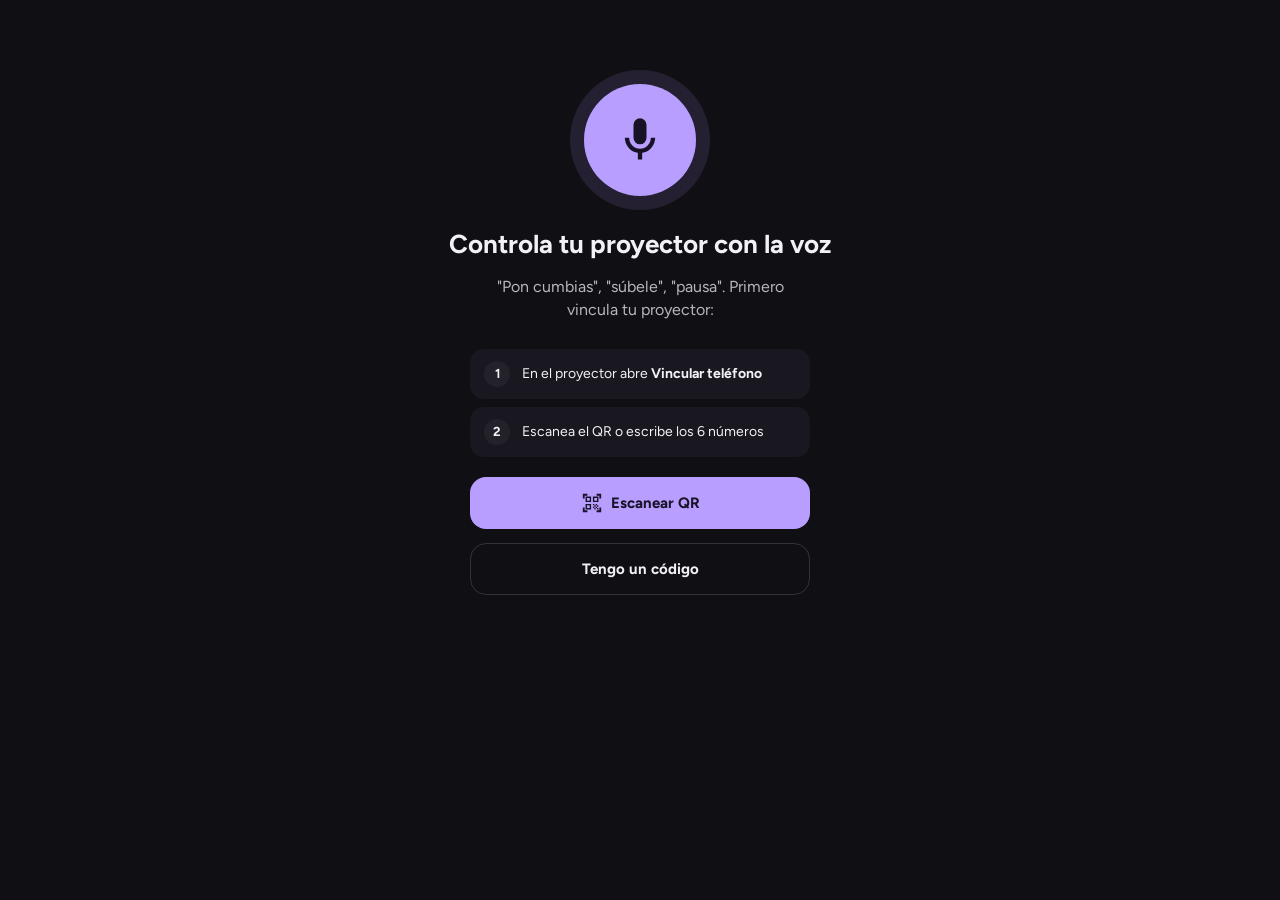
==== commit 9ce734ee: "feat(pwa): el inicio es Voz, el control por voz; Spotify pasa a segundo plano - Pestañas Voz / Ahora" ====
--- a/apps/relay/web/index.html
+++ b/apps/relay/web/index.html
@@ -5,9 +5,6 @@
   <meta name="viewport" content="width=device-width, initial-scale=1, viewport-fit=cover">
   <title>Proyector</title>
   <meta name="theme-color" content="#0f0f14">
-  <meta name="apple-mobile-web-app-capable" content="yes">
-  <meta name="mobile-web-app-capable" content="yes">
-  <meta name="apple-mobile-web-app-status-bar-style" content="black-translucent">
   <meta name="apple-mobile-web-app-title" content="Proyector">
   <meta name="app-version" content="__VERSION__">
   <meta name="spotify-client-id" content="__SPOTIFY_CLIENT_ID__">
@@ -60,6 +57,12 @@
     <symbol id="i-undo" viewBox="0 0 24 24"><path d="M12.5 8c-2.65 0-5.05.99-6.9 2.6L2 7v9h9l-3.62-3.62A7.95 7.95 0 0 1 12.5 10.5c3.54 0 6.55 2.31 7.6 5.5l2.37-.78C21.08 11.03 17.15 8 12.5 8z"/></symbol>
     <symbol id="i-layers-clear" viewBox="0 0 24 24"><path d="m19.81 14.99 1.19-.92-1.43-1.43-1.19.92 1.43 1.43zm-.45-4.72L21 9l-9-7-2.91 2.27 7.87 7.88 2.4-1.88zM3.27 1 2 2.27l4.22 4.22L3 9l1.63 1.27L12 16l2.1-1.63 1.43 1.43L12 18.54l-7.37-5.73L3 14.07l9 7 4.95-3.85L20.73 21 22 19.73 3.27 1z"/></symbol>
     <symbol id="i-check" viewBox="0 0 24 24"><path d="M9 16.17 4.83 12l-1.42 1.41L9 19 21 7l-1.41-1.41z"/></symbol>
+    <symbol id="i-heart-outline" viewBox="0 0 24 24"><path d="M16.5 3c-1.74 0-3.41.81-4.5 2.09C10.91 3.81 9.24 3 7.5 3 4.42 3 2 5.42 2 8.5c0 3.78 3.4 6.86 8.55 11.54L12 21.35l1.45-1.32C18.6 15.36 22 12.28 22 8.5 22 5.42 19.58 3 16.5 3zm-4.4 15.55-.1.1-.1-.1C7.14 14.24 4 11.39 4 8.5 4 6.5 5.5 5 7.5 5c1.54 0 3.04.99 3.57 2.36h1.87C13.46 5.99 14.96 5 16.5 5c2 0 3.5 1.5 3.5 3.5 0 2.89-3.14 5.74-7.9 10.05z"/></symbol>
+    <symbol id="i-help" viewBox="0 0 24 24"><path d="M11 18h2v-2h-2v2zm1-16a10 10 0 1 0 0 20 10 10 0 0 0 0-20zm0 18a8 8 0 1 1 0-16 8 8 0 0 1 0 16zm0-14a4 4 0 0 0-4 4h2a2 2 0 1 1 4 0c0 2-3 1.75-3 5h2c0-2.25 3-2.5 3-5a4 4 0 0 0-4-4z"/></symbol>
+    <symbol id="i-trending" viewBox="0 0 24 24"><path d="m16 6 2.29 2.29-4.88 4.88-4-4L2 16.59 3.41 18l6-6 4 4 6.3-6.29L22 12V6h-6z"/></symbol>
+    <symbol id="i-keyboard" viewBox="0 0 24 24"><path d="M20 5H4a2 2 0 0 0-2 2v10a2 2 0 0 0 2 2h16a2 2 0 0 0 2-2V7a2 2 0 0 0-2-2zm-9 3h2v2h-2V8zm0 3h2v2h-2v-2zM8 8h2v2H8V8zm0 3h2v2H8v-2zm-1 2H5v-2h2v2zm0-3H5V8h2v2zm9 7H8v-2h8v2zm0-4h-2v-2h2v2zm0-3h-2V8h2v2zm3 3h-2v-2h2v2zm0-3h-2V8h2v2z"/></symbol>
+    <symbol id="i-send" viewBox="0 0 24 24"><path d="M4 12l1.41 1.41L11 7.83V20h2V7.83l5.58 5.59L20 12l-8-8-8 8z"/></symbol>
+    <symbol id="i-copy" viewBox="0 0 24 24"><path d="M16 1H4a2 2 0 0 0-2 2v14h2V3h12V1zm3 4H8a2 2 0 0 0-2 2v14a2 2 0 0 0 2 2h11a2 2 0 0 0 2-2V7a2 2 0 0 0-2-2zm0 16H8V7h11v14z"/></symbol>
     <symbol id="i-note" viewBox="0 0 24 24"><path d="M12 3v10.55A4 4 0 1 0 14 17V7h4V3h-6z"/></symbol>
   </svg>
 
@@ -75,19 +78,77 @@
       <span class="screen-problem" id="screen-problem" hidden></span>
     </button>
     <button class="circle" id="btn-add" type="button" aria-label="Agregar pantalla"><svg><use href="#i-add"/></svg></button>
-    <button class="circle" id="btn-search" type="button" aria-label="Buscar"><svg><use href="#i-search"/></svg></button>
+    <button class="circle" id="btn-help" type="button" aria-label="Qué puedo pedir"><svg><use href="#i-help"/></svg></button>
+    <button class="circle accent" id="btn-voice" type="button" aria-label="Pedir con la voz" hidden><svg><use href="#i-mic"/></svg></button>
   </header>
 
   <main>
     <!-- First run: no projector yet. -->
     <section id="view-welcome" class="view" hidden>
       <div class="welcome">
-        <img src="icon-180.png" alt="" class="welcome-icon">
-        <h1>Controla tu proyector</h1>
-        <p>En el proyector abre <b>Vincular teléfono</b>. Escanea el QR o escribe los 6 números que salen junto a él.</p>
+        <span class="welcome-mic" aria-hidden="true"><svg><use href="#i-mic"/></svg></span>
+        <h1>Controla tu proyector con la voz</h1>
+        <p>"Pon cumbias", "súbele", "pausa". Primero vincula tu proyector:</p>
+        <ol class="steps">
+          <li><span class="n">1</span><span>En el proyector abre <b>Vincular teléfono</b></span></li>
+          <li><span class="n">2</span><span>Escanea el QR o escribe los 6 números</span></li>
+        </ol>
         <button class="btn primary big" type="button" data-action="scan"><svg><use href="#i-qr"/></svg>Escanear QR</button>
         <button class="btn ghost" type="button" data-action="paste">Tengo un código</button>
       </div>
+    </section>
+
+    <!-- Voz: the home. The microphone, what the assistant did, and the field
+         for typing (the reliable path when the voice fails). -->
+    <section id="view-voice" class="view voice" hidden>
+      <div class="tile notice" id="voice-standalone" hidden>
+        <p><b>La voz no funciona desde este ícono.</b> En iPhone solo funciona en Safari, y Safari no ve los proyectores de este ícono.</p>
+        <ol class="steps small">
+          <li><span class="n">1</span><span>Copia el link y ábrelo en Safari</span></li>
+          <li><span class="n">2</span><span>En Safari: Compartir → Agregar a inicio</span></li>
+          <li><span class="n">3</span><span>Borra este ícono</span></li>
+        </ol>
+        <button class="btn primary" type="button" id="standalone-copy"><svg><use href="#i-copy"/></svg>Copiar link</button>
+      </div>
+
+      <div class="said" id="voice-said" hidden>
+        <span class="section-label">Dijiste</span>
+        <p id="voice-said-text"></p>
+      </div>
+
+      <div class="assist-card" id="assist-card" hidden>
+        <p class="assist-line" id="assist-line"></p>
+        <p class="assist-detail" id="assist-detail" hidden></p>
+        <ul class="assist-steps" id="assist-steps"></ul>
+        <div class="assist-actions" id="assist-actions"></div>
+      </div>
+
+      <div class="voice-hero" id="voice-hero">
+        <button class="voice-mic" type="button" id="assist-mic" aria-label="Hablar" disabled>
+          <svg id="icon-mic"><use href="#i-mic"/></svg>
+          <svg id="icon-eq" hidden><use href="#i-eq"/></svg>
+        </button>
+        <div class="bars" id="voice-bars" aria-hidden="true" hidden><i></i><i></i><i></i><i></i><i></i><i></i><i></i></div>
+        <h1 class="voice-title" id="voice-title">Toca y dime qué hacer</h1>
+        <p class="voice-sub" id="voice-sub"></p>
+      </div>
+
+      <div class="examples" id="voice-examples">
+        <span class="section-label">Prueba con</span>
+        <div class="say-chips" id="say-chips"></div>
+      </div>
+
+      <form class="search-row" id="search-form" autocomplete="off">
+        <label class="search-field">
+          <svg><use href="#i-keyboard"/></svg>
+          <textarea id="search-input" rows="1" enterkeyhint="send" placeholder="O escríbelo aquí" aria-label="Escribe qué hacer" spellcheck="false"></textarea>
+          <button class="icon-btn small" type="button" id="search-clear" aria-label="Borrar" hidden><svg><use href="#i-close"/></svg></button>
+        </label>
+        <button class="round send" type="submit" id="search-send" aria-label="Enviar"><svg><use href="#i-send"/></svg></button>
+      </form>
+      <div class="progress" id="search-progress" hidden></div>
+      <p class="search-empty" id="search-empty" hidden></p>
+      <ul class="results" id="results"></ul>
     </section>
 
     <section id="view-now" class="view" hidden>
@@ -95,16 +156,14 @@
         <div class="notice-row"><span class="dot"></span><p id="offline-text"></p></div>
         <button class="btn primary" type="button" data-action="scan" id="offline-rescan" hidden>Escanear el QR otra vez</button>
       </div>
-
-      <button class="btn primary big" type="button" id="spotify-connect" hidden><svg><use href="#i-note"/></svg>Conectar Spotify</button>
 
       <div class="tile empty-card" id="now-empty" hidden>
         <svg class="empty-icon"><use href="#i-music-off"/></svg>
         <h2>Nada sonando</h2>
         <p id="empty-text"></p>
         <div class="two">
-          <a class="btn primary" id="open-spotify" href="https://open.spotify.com" target="_blank" rel="noopener"><svg><use href="#i-open"/></svg>Spotify</a>
-          <button class="btn soft" type="button" data-action="search"><svg><use href="#i-search"/></svg>Buscar</button>
+          <button class="btn primary" type="button" data-action="voice"><svg><use href="#i-mic"/></svg>Pedirlo</button>
+          <a class="btn soft" id="open-spotify" href="https://open.spotify.com" target="_blank" rel="noopener" hidden><svg><use href="#i-open"/></svg>Spotify</a>
         </div>
       </div>
 
@@ -112,6 +171,7 @@
         <div class="hero" id="hero">
           <div class="hero-art" id="hero-art"><svg class="ph"><use href="#i-display"/></svg></div>
           <span class="live-chip on-hero" id="hero-chip"><svg><use href="#i-cast"/></svg><span id="hero-chip-text"></span></span>
+          <button class="hero-like" type="button" id="btn-like" aria-label="Guardar en proyector_13" hidden><svg><use href="#i-heart-outline"/></svg></button>
           <div class="hero-send" id="hero-send" hidden>
             <p id="hero-send-text"></p>
             <button class="btn primary" type="button" id="btn-send"><svg><use href="#i-cast"/></svg><span>Enviar el video</span></button>
@@ -148,6 +208,11 @@
       </div>
       <button class="btn outline big" type="button" id="btn-link-spotify" hidden><svg><use href="#i-link"/></svg>Que el proyector siga a Spotify aunque guardes el teléfono</button>
 
+      <div class="row-tile static" id="spotify-connect" hidden>
+        <svg class="lead"><use href="#i-note"/></svg>
+        <span class="row-text"><b>Spotify sin conectar</b><small>Para que el proyector siga lo que suena en tu teléfono</small></span>
+        <button class="link" type="button" data-action="spotify-login">Conectar</button>
+      </div>
     </section>
 
     <section id="view-playlists" class="view" hidden>
@@ -180,24 +245,6 @@
       <button class="btn primary big" type="button" id="mask-save"><svg><use href="#i-check"/></svg>Guardar máscara</button>
     </section>
 
-    <!-- Buscar opens over the tabs, like a pushed screen in the app. -->
-    <section id="view-search" class="view" hidden>
-      <form class="search-row" id="search-form" autocomplete="off">
-        <label class="search-field">
-          <svg><use href="#i-search"/></svg>
-          <textarea id="search-input" rows="1" enterkeyhint="search" placeholder="Canción o artista" aria-label="Buscar en YouTube" spellcheck="false"></textarea>
-          <button class="icon-btn small" type="button" id="search-clear" aria-label="Borrar" hidden><svg><use href="#i-close"/></svg></button>
-        </label>
-        <button class="round mic" type="button" id="assist-mic" aria-label="Pedir con la voz" hidden>
-          <svg id="icon-mic"><use href="#i-mic"/></svg>
-          <svg id="icon-eq" hidden><use href="#i-eq"/></svg>
-        </button>
-      </form>
-      <p class="assist-line" id="assist-line" hidden></p>
-      <div class="progress" id="search-progress" hidden></div>
-      <p class="search-empty" id="search-empty"></p>
-      <ul class="results" id="results"></ul>
-    </section>
   </main>
 
   <!-- Mini player: floats over the other screens while something plays. -->
@@ -206,13 +253,16 @@
       <span class="mini-art" id="mini-art"></span>
       <span class="mini-text"><b id="mini-title"></b><small id="mini-sub"></small></span>
     </button>
+    <button class="round mini-btn mini-like" type="button" id="mini-like" aria-label="Guardar en proyector_13" hidden><svg><use href="#i-heart-outline"/></svg></button>
+    <button class="round mini-btn" type="button" data-media="next" id="mini-next" aria-label="Siguiente"><svg><use href="#i-next"/></svg></button>
     <button class="round mini-btn" type="button" data-media="toggle" id="mini-toggle" aria-label="Pausar"><svg><use id="mini-toggle-icon" href="#i-pause"/></svg></button>
-    <button class="round mini-btn" type="button" data-media="next" id="mini-next" aria-label="Siguiente"><svg><use href="#i-next"/></svg></button>
   </div>
 
   <nav class="tabs" id="tabs" hidden>
-    <button type="button" data-tab="now" class="on"><span class="pill"><svg><use href="#i-play-circle"/></svg></span><span>Ahora</span></button>
+    <button type="button" data-tab="voice" class="on"><span class="pill"><svg><use href="#i-mic"/></svg></span><span>Voz</span></button>
+    <button type="button" data-tab="now"><span class="pill"><svg><use href="#i-play-circle"/></svg></span><span>Ahora</span></button>
     <button type="button" data-tab="playlists"><span class="pill"><svg><use href="#i-queue-music"/></svg></span><span>Playlists</span></button>
+    <button type="button" class="soon" id="tab-trading" aria-label="Trading, pronto"><span class="pill"><svg><use href="#i-trending"/></svg></span><span>Trading</span></button>
   </nav>
 
   <!-- Bottom sheets. -->
@@ -223,6 +273,41 @@
     <h3 class="sheet-title">Pantallas</h3>
     <ul class="devices" id="screens-list"></ul>
     <p class="version"><button class="link-quiet" type="button" id="app-ver"></button></p>
+  </div>
+
+  <div class="sheet" id="sheet-help" role="dialog" aria-label="Qué puedo pedir" hidden>
+    <div class="handle"></div>
+    <h3 class="sheet-title">¿Qué puedo pedir?</h3>
+    <p>Habla normal. Puedes pedir varias cosas en una frase. Toca un ejemplo para probarlo.</p>
+    <div class="help-group">
+      <span class="section-label"><svg><use href="#i-play-circle"/></svg>Poner</span>
+      <div class="say-chips">
+        <button type="button" data-say="Pon Bad Bunny">"Pon Bad Bunny"</button>
+        <button type="button" data-say="Música para dormir">"Música para dormir"</button>
+        <button type="button" data-say="Lo último de Luisito Comunica">"Lo último de Luisito"</button>
+      </div>
+    </div>
+    <div class="help-group">
+      <span class="section-label"><svg><use href="#i-eq"/></svg>Controlar</span>
+      <div class="say-chips">
+        <button type="button" data-say="Pausa">"Pausa"</button>
+        <button type="button" data-say="Siguiente">"Siguiente"</button>
+        <button type="button" data-say="Súbele 3">"Súbele 3"</button>
+        <button type="button" data-say="Volumen a la mitad">"Volumen a la mitad"</button>
+        <button type="button" data-say="Silencio">"Silencio"</button>
+        <button type="button" data-say="Adelántalo 5 minutos">"Adelántalo 5 minutos"</button>
+      </div>
+    </div>
+    <div class="help-group" id="help-screens" hidden>
+      <span class="section-label"><svg><use href="#i-videocam"/></svg>Pantallas</span>
+      <div class="say-chips" id="help-screens-chips"></div>
+    </div>
+    <div class="help-group">
+      <span class="section-label muted"><svg><use href="#i-schedule"/></svg>Pronto</span>
+      <div class="say-chips soon">
+        <span>Trading</span><span>Abrir Netflix y otras apps</span><span>Temporizador</span><span>Máscara</span>
+      </div>
+    </div>
   </div>
 
   <div class="sheet" id="sheet-menu" role="dialog" aria-label="Opciones" hidden>
@@ -248,6 +333,14 @@
       <span class="row-text"><b id="spotify-row-label">Spotify sin conectar</b></span>
       <button class="link" type="button" id="spotify-row-btn">Conectar</button>
     </div>
+  </div>
+
+  <div class="sheet" id="sheet-like" role="dialog" aria-label="Guardar en proyector_13" hidden>
+    <div class="handle"></div>
+    <h3 class="sheet-title small">Guardar en proyector_13</h3>
+    <p id="like-hint">Buscando en Spotify…</p>
+    <ul class="like-list" id="like-list"></ul>
+    <div class="row-buttons"><button class="btn ghost" type="button" data-action="close">Ninguna es</button></div>
   </div>
 
   <div class="sheet" id="sheet-others" role="dialog" aria-label="Otros videos" hidden>
--- a/apps/relay/web/style.css
+++ b/apps/relay/web/style.css
@@ -497,3 +497,142 @@
   .result .thumb { width: 92px; }
   .result .title { font-size: 14px; }
 }
+
+/* --- "Me gusta" (save to proyector_13) -------------------------------- */
+.hero-like {
+  position: absolute; top: 10px; right: 10px; z-index: 2;
+  width: 40px; height: 40px; border-radius: 50%; border: 0;
+  display: grid; place-items: center; background: rgba(15, 15, 20, .8); color: var(--text);
+}
+.hero-like svg { width: 22px; height: 22px; }
+.hero-like.on, .mini-like.on { color: var(--accent); }
+.like-list { list-style: none; margin: 4px -10px 0; padding: 0; display: grid; gap: 2px; }
+
+/* --- Voz: the home (voice first, 2026-11) ----------------------------- */
+.circle.accent { background: var(--accent); color: var(--on-accent); }
+.circle.accent svg { width: 26px; height: 26px; }
+
+/* The microphone takes the free height between the header and the field. */
+#view-voice {
+  display: flex; flex-direction: column; gap: 14px;
+  min-height: calc(100dvh - var(--top) - var(--tabs-h) - var(--bottom) - 120px);
+}
+body.has-mini #view-voice { min-height: calc(100dvh - var(--top) - var(--tabs-h) - var(--bottom) - 192px); }
+.voice-hero {
+  flex: 1; display: grid; justify-items: center; align-content: center; gap: 14px;
+  padding: 16px 8px; text-align: center;
+}
+.voice-mic {
+  width: 132px; height: 132px; border-radius: 50%; border: 0;
+  display: grid; place-items: center;
+  background: var(--accent); color: var(--on-accent);
+  box-shadow: 0 0 0 14px rgba(184, 158, 255, .12);
+  transition: width .2s, height .2s, background .2s, box-shadow .2s;
+}
+.voice-mic svg { width: 60px; height: 60px; }
+.voice-mic:active { transform: scale(.97); }
+.voice-mic:disabled { background: var(--surface2); color: var(--text3); box-shadow: none; }
+.voice-mic.listening {
+  background: var(--live); color: #0b1a10;
+  box-shadow: 0 0 0 18px rgba(99, 209, 143, .18), 0 0 0 36px rgba(99, 209, 143, .07);
+  animation: breathe 1.6s ease-in-out infinite;
+}
+@keyframes breathe { 50% { box-shadow: 0 0 0 24px rgba(99, 209, 143, .14), 0 0 0 44px rgba(99, 209, 143, .05); } }
+#view-voice[data-state="result"] .voice-mic,
+#view-voice[data-state="error"] .voice-mic { width: 76px; height: 76px; box-shadow: none; }
+#view-voice[data-state="result"] .voice-mic svg,
+#view-voice[data-state="error"] .voice-mic svg { width: 36px; height: 36px; }
+#view-voice[data-state="result"] .voice-hero,
+#view-voice[data-state="error"] .voice-hero { flex: 0; padding: 4px 8px; gap: 8px; }
+#view-voice[data-state="search"] .voice-hero { flex: 0; padding: 4px 8px 0; }
+.voice-title { margin: 6px 0 0; font-size: 24px; font-weight: 700; line-height: 1.2; }
+.voice-mic.listening ~ .voice-title { color: var(--live); }
+#view-voice[data-state="result"] .voice-title,
+#view-voice[data-state="error"] .voice-title { margin: 0; font-size: 14px; font-weight: 500; color: var(--text3); }
+.voice-sub { margin: 0; max-width: 340px; color: var(--text2); font-size: 15px; line-height: 1.4; }
+.voice-sub.live { color: var(--text); font-size: 20px; font-weight: 600; line-height: 1.3; }
+.bars { display: flex; align-items: center; gap: 5px; height: 28px; }
+.bars i { width: 4px; height: 10px; border-radius: 2px; background: var(--live); animation: bar 1s ease-in-out infinite; }
+.bars i:nth-child(2) { animation-delay: -.2s; }
+.bars i:nth-child(3) { animation-delay: -.5s; }
+.bars i:nth-child(4) { animation-delay: -.1s; }
+.bars i:nth-child(5) { animation-delay: -.7s; }
+.bars i:nth-child(6) { animation-delay: -.3s; }
+.bars i:nth-child(7) { animation-delay: -.6s; }
+@keyframes bar { 50% { height: 26px; } }
+@media (prefers-reduced-motion: reduce) {
+  .voice-mic.listening, .bars i { animation: none; }
+  .bars i { height: 18px; }
+}
+
+.said { padding: 4px 2px 0; }
+.said p { margin: 4px 0 0; color: var(--text2); font-size: 16px; font-weight: 500; line-height: 1.35; }
+
+.assist-card { display: grid; gap: 12px; background: var(--surface); border-radius: 20px; padding: 16px; }
+.assist-card .assist-line {
+  margin: 0; padding: 0; background: none; border-radius: 0;
+  font-size: 19px; font-weight: 700; line-height: 1.25;
+}
+.assist-card .assist-line svg { width: 22px; height: 22px; margin-top: 2px; }
+.assist-card .assist-line.error { color: var(--text); background: none; }
+.assist-card:has(.assist-line.error) { box-shadow: inset 0 0 0 2px rgba(244, 123, 116, .55); }
+.assist-detail { margin: 0; color: var(--text2); font-size: 14px; line-height: 1.4; }
+.assist-steps { list-style: none; margin: 0; padding: 0; display: grid; gap: 6px; }
+.assist-steps li {
+  display: flex; align-items: center; gap: 10px;
+  padding: 10px 12px; border-radius: 14px; background: var(--surface2);
+  font-size: 14px; font-weight: 600;
+}
+.assist-steps svg { width: 20px; height: 20px; flex: none; }
+.assist-steps li.ok svg { color: var(--live); }
+.assist-steps li.bad { color: var(--danger); }
+.assist-actions { display: flex; flex-wrap: wrap; gap: 10px; }
+.assist-actions .btn { flex: 1; min-height: 44px; font-size: 14px; }
+
+.examples { display: grid; gap: 10px; }
+.say-chips { display: flex; flex-wrap: wrap; gap: 8px; }
+.say-chips button, .say-chips span {
+  border: 0; border-radius: 99px; padding: 10px 14px; min-height: 40px;
+  background: var(--surface); color: var(--text); font-size: 14px; font-weight: 600;
+}
+.say-chips button:active { transform: scale(.97); }
+.say-chips.soon span { background: none; box-shadow: inset 0 0 0 1px var(--line); color: var(--text3); }
+.sheet .say-chips button { background: var(--surface2); }
+
+.search-row { align-items: flex-end; }
+.round.send { width: 52px; height: 52px; background: var(--surface2); color: var(--text); }
+.round.send svg { width: 24px; height: 24px; }
+.search-field:focus-within + .round.send { background: var(--accent); color: var(--on-accent); }
+#view-voice[data-state="error"] .search-field { outline: 2px solid var(--accent); outline-offset: 1px; }
+
+#voice-standalone p { margin: 0; color: var(--text2); font-size: 14px; line-height: 1.4; }
+#voice-standalone p b { color: var(--text); }
+#voice-standalone .btn { width: 100%; margin-top: 12px; }
+
+/* Numbered steps (welcome and the old-icon notice). */
+.steps { list-style: none; margin: 4px 0 6px; padding: 0; display: grid; gap: 8px; width: 100%; max-width: 340px; text-align: left; }
+.steps li { display: flex; align-items: center; gap: 12px; background: var(--surface); border-radius: 14px; padding: 12px 14px; font-size: 14px; line-height: 1.35; }
+.steps .n { width: 26px; height: 26px; flex: none; border-radius: 50%; background: var(--surface2); display: grid; place-items: center; font-size: 13px; font-weight: 700; }
+.steps.small { margin: 12px 0 0; max-width: none; gap: 6px; }
+.steps.small li { background: var(--surface2); padding: 10px 12px; }
+.steps.small .n { background: var(--surface); }
+.welcome-mic {
+  width: 112px; height: 112px; border-radius: 50%; display: grid; place-items: center;
+  background: var(--accent); color: var(--on-accent); box-shadow: 0 0 0 14px rgba(184, 158, 255, .12);
+  margin-bottom: 8px;
+}
+.welcome-mic svg { width: 52px; height: 52px; }
+
+/* Help sheet. */
+.help-group { display: grid; gap: 8px; margin-top: 16px; }
+.help-group .section-label { display: flex; align-items: center; gap: 8px; color: var(--text2); }
+.help-group .section-label svg { width: 18px; height: 18px; color: var(--accent); }
+.help-group .section-label.muted, .help-group .section-label.muted svg { color: var(--text3); }
+
+/* Tabs: four now; Trading waits with a dashed pill. */
+.tabs button.soon { color: var(--text3); }
+.tabs button.soon .pill { box-shadow: inset 0 0 0 1px var(--line); }
+
+/* Ahora: Spotify as a row at the bottom. */
+#spotify-connect { margin-top: 18px; }
+#spotify-connect .row-text small { line-height: 1.3; }
